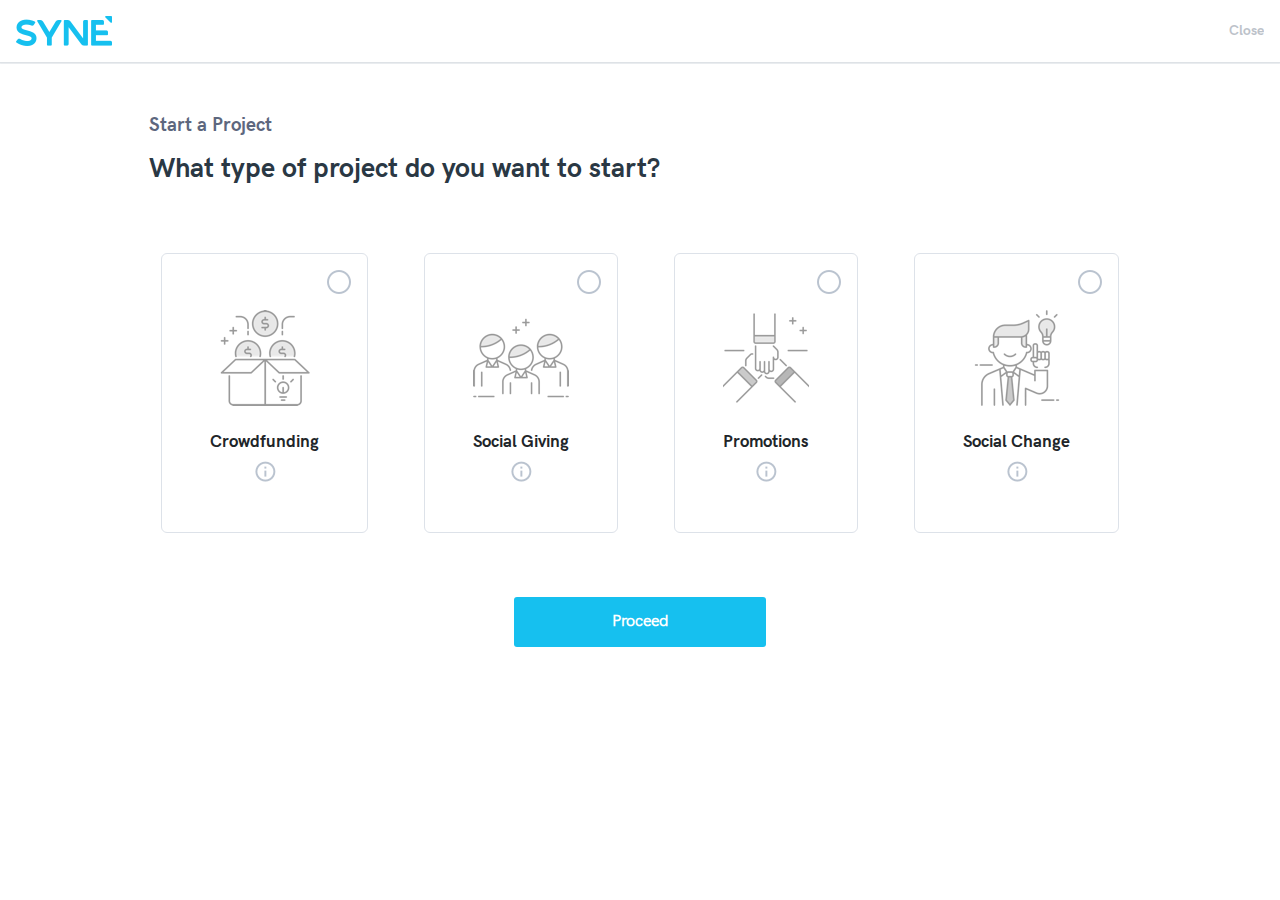
==== index.html @ 65761723 "intial push" ====
<!DOCTYPE html>
<html lang="en">

<head>
  <meta charset="UTF-8">
  <meta name="viewport" content="width=device-width, initial-scale=1">
  <meta name="robots" content="noindex, nofollow">
  <meta http-equiv="X-UA-Compatible" content="IE=edge">
  <meta content="#3D0082" name="msapplication-TileColor">
  <meta content="#3D0082" name="theme-color">
  <title>SYNE</title>
  <link href="https://fonts.googleapis.com/css?family=Roboto:400,500,500i,700&display=swap&subset=cyrillic"
    rel="stylesheet">
  <link rel="stylesheet" href="css/slick.css">
  <link rel="stylesheet" href="css/slick-theme.css">
  <link rel="stylesheet" href="css/common.css">
  <link rel="stylesheet" href="css/style.css">
  <link rel="stylesheet" href="css/custom.css">
  <!-- <link rel="stylesheet" href="https://cdn.jsdelivr.net/npm/bulma@0.8.0/css/bulma.min.css"> -->
  <link rel="stylesheet" href="https://stackpath.bootstrapcdn.com/bootstrap/4.4.1/css/bootstrap.min.css"
    integrity="sha384-Vkoo8x4CGsO3+Hhxv8T/Q5PaXtkKtu6ug5TOeNV6gBiFeWPGFN9MuhOf23Q9Ifjh" crossorigin="anonymous">

  <script src="https://code.jquery.com/jquery-3.4.1.slim.min.js"
    integrity="sha384-J6qa4849blE2+poT4WnyKhv5vZF5SrPo0iEjwBvKU7imGFAV0wwj1yYfoRSJoZ+n"
    crossorigin="anonymous"></script>
  <script src="https://cdn.jsdelivr.net/npm/popper.js@1.16.0/dist/umd/popper.min.js"
    integrity="sha384-Q6E9RHvbIyZFJoft+2mJbHaEWldlvI9IOYy5n3zV9zzTtmI3UksdQRVvoxMfooAo"
    crossorigin="anonymous"></script>
  <script src="https://stackpath.bootstrapcdn.com/bootstrap/4.4.1/js/bootstrap.min.js"
    integrity="sha384-wfSDF2E50Y2D1uUdj0O3uMBJnjuUD4Ih7YwaYd1iqfktj0Uod8GCExl3Og8ifwB6"
    crossorigin="anonymous"></script>

  <link rel="shortcut icon" href="favicon.png" type="image/x-icon">
  <link rel="icon" href="favicon.png" type="image/x-icon">
</head>

<body>
  <!-- <div class="wrapper">
    <div class="full-wrapper header">
      <div class="main-wrapper">
        <div class="headerwrap flex">
          <div class="header-l w50 flex flex-h-start flex-v-center">
            <div class="logo">
              <img src="img/syne-logo.png" alt="logo">
            </div>
            <div class="header-menu">
              <ul>
                <li><a class="txt-blue f14 modal-button" data-toggle="modal" data-target="#exampleModal">Start a
                    Project</a></li>
                <li><a href="#" class="f14">Explore Projects</a></li>
              </ul>
            </div>
          </div>
        </div>
      </div>
    </div>
  </div> -->

  <div class="modal-header d-flex align-items-center">
    <div class="logo">
      <img src="img/syne-logo.png" alt="logo">
    </div>
    <div>
      <button class="delete close" type="button" data-dismiss="modal" aria-label="close">Close</button>
    </div>
  </div>
  <div class="progress" style="height: 1px;">
    <div class="progress-bar" id="progressbar" role="progressbar" style="width: 0%;" aria-valuenow="25"
      aria-valuemin="0" aria-valuemax="100"></div>
  </div>

  <div class="container">
    <div role="document">
      <div class="">

        <div class="modal-body p-5">
          <div id="startProject1">

            <div class="Start-a-Project ml-3">Start a Project</div>
            <div class="title pt-2 ml-3">What type of project do you want to start?</div>

            <div class="typeOfProject d-flex justify-content-around flex-wrap pt-5">

              <div id="crowdfunding" class="projectCard d-flex flex-column justify-content-center flex-wrap m-3">
                <div class="radio-button-default mx-3 mt-3"></div>
                <div class="px-5 pt-3 pb-5">
                  <div id="crowdfunding_img" class="crowdfunding_img"></div>
                  <div class="projectTitle pt-4">Crowdfunding</div>
                  <img class="info-ico pt-1" src="img/info-grey.png">
                </div>
              </div>

              <div id="socialgiving" class="projectCard d-flex flex-column justify-content-center flex-wrap m-3">
                <div class="radio-button-default mx-3 mt-3"></div>
                <div class="px-5 pt-3 pb-5">
                  <div id="socialgiving_img" class="socialgiving_img"></div>
                  <div class="projectTitle pt-4">Social Giving</div>
                  <img class="info-ico pt-1" src="img/info-grey.png">
                </div>
              </div>

              <div id="promotions" class="projectCard d-flex flex-column justify-content-center flex-wrap m-3">
                <div class="radio-button-default mx-3 mt-3"></div>
                <div class="px-5 pt-3 pb-5">
                  <div id="promotions_img" class="promotions_img"></div>
                  <div class="projectTitle pt-4">Promotions</div>
                  <img class="info-ico pt-1" src="img/info-grey.png">
                </div>
              </div>

              <div id="socialchange" class="projectCard d-flex flex-column justify-content-center flex-wrap m-3">
                <div class="radio-button-default mx-3 mt-3"></div>
                <div class="px-5 pt-3 pb-5">
                  <div id="socialchange_img" class="socialchange_img"></div>
                  <div class="projectTitle pt-4">Social Change</div>
                  <img class="info-ico pt-1" src="img/info-grey.png">
                </div>
              </div>
              
            </div>

            <div class="d-flex justify-content-center">
              <button onclick="proceed(1)" type="button" class="btn  proceedButton is-success mt-5">Proceed</button>
            </div>

          </div>

          <div id="startProject2" style="display: none;">

            <div class="Start-a-Project ml-3">1/6</div>
            <div class="title pt-2 ml-3">Enter your project category </div>

            <div class="syne-inputbox mt-2 ml-3">
              <input class="" type="text" name="search" placeholder="Search Categories">
            </div>

            <div>

              <div class="popular-categories mt-5 ml-3">Popular Categories</div>

              <div class="typeOfProject d-flex justify-content-around flex-wrap pt-2">

                <div id="crowdfunding" class="projectCard p-5 m-3 d-flex flex-column justify-content-center flex-wrap">
                  <!-- <img src="img/crowdfunding-active.png" style="height:96px"> -->
                  <div id="crowdfunding_img" class="crowdfunding_img"></div>
                  <div class="projectTitle pt-4">Crowdfunding</div>
                </div>

                <div id="socialgiving" class="projectCard p-5 m-3 d-flex flex-column justify-content-center">
                  <div id="socialgiving_img" class="socialgiving_img"></div>
                  <div class="projectTitle pt-4">Social Giving</div>
                </div>

                <div id="promotions" class="projectCard p-5 m-3 d-flex flex-column justify-content-center">
                  <div id="promotions_img" class="promotions_img"></div>
                  <div class="projectTitle pt-4">Promotions</div>
                </div>

                <div id="socialchange" class="projectCard p-5 m-3 d-flex flex-column justify-content-center">
                  <div id="socialchange_img" class="socialchange_img"></div>
                  <div class="projectTitle pt-4">Social Change</div>
                </div>

              </div>

            </div>

            <div class="d-flex justify-content-around">
              <button onclick="back(2)" id="startProject1-back" type="button"
                class="btn  backButton is-success mt-5">Back</button>
              <button onclick="proceed(2)" id="startProject1-proceed" type="button"
                class="btn  proceedButton is-success mt-5">Proceed</button>
            </div>

          </div>

          <div id="startProject3" style="display: none;">
            <div class="Start-a-Project">2/6</div>
            <div class="title pt-2">Your Project Title</div>
            <form>
              <div class="form-group mt-4">
                <div>
                  <div class="syne-inputbox p-2">
                    <label class="syne-input-label" for="title">Title</label>
                    <input type="text" class="form-control project-title-input" placeholder="Title">
                  </div>
                </div>
              </div>
              <div class="form-group mt-4">
                <div>
                  <div class="syne-inputbox p-2">
                    <label for="url" class="syne-input-label">Project URL</label>
                    <input type="text" class="form-control project-title-input" placeholder="Project URL">
                  </div>
                </div>
              </div>
              <div class="mt-3" class="form-group">
                <div>
                  <div class="syne-inputbox p-2">
                    <label for="comment" class="Short-description-ab">Short description about project</label>
                    <textarea class="form-control syne-project-description" rows="5" id="comment"></textarea>
                  </div>
                  <small class="noteinstr mt-1" class="form-text text-muted">In less than 60 words</small>
                </div>
              </div>
            </form>
            <div class="d-flex justify-content-around">
              <button onclick="back(3)" id="startProject1-back" type="button"
                class="btn  backButton is-success mt-5">Back</button>
              <button onclick="proceed(3)" id="startProject1-proceed" type="button"
                class="btn  proceedButton is-success mt-5">Proceed</button>
            </div>
          </div>

          <div id="startProject4" style="display: none;">
            <div class="Start-a-Project">3/6</div>
            <div class="title pt-3 pl-2">Select Country</div>

            <form class="pt-2">
              <div class="d-flex">
                <div class="countryInput m-2">
                  <div class="syne-inputbox p-2">
                    <input type="text" class="form-control project-title-input pl-2" placeholder="Enter Country Name">
                  </div>
                </div>
                <div class="cityInput m-2">
                  <div class="syne-inputbox p-2">
                    <input type="text" class="form-control project-title-input" placeholder="Select City">
                  </div>
                </div>
              </div>
              <small class="pt-2 pl-2" class="form-text text-muted"> Select the country of your campaign / project, we will
                set up the currency for you!</small>
            </form>

            <div class="title pt-2 pl-2">When to when?</div>

            <form>
              <div class="d-flex">
                <div class="countryInput m-2">
                  <div class="syne-inputbox p-2">
                    <label for="url" class="syne-input-label">Start Date</label>
                    <input type="text" class="startDateInput project-title-input">
                  </div>
                </div>
                <div class="cityInput m-2">
                  <div class="syne-inputbox p-2">
                    <label for="url" class="syne-input-label">End Date</label>
                    <input type="text" class="endDateInput project-title-input">
                  </div>
                </div>
              </div>
            </form>

            <div class="title pt-3 pl-2">Target Support</div>
            <form>
              <div class="countryInput m-2">
                <div class="syne-inputbox p-2">
                  <input type="text" class="form-control project-title-input">
                </div>
              </div>
            </form>

            <div class="d-flex justify-content-around">
              <button onclick="back(4)" id="startProject1-back" type="button"
                class="btn  backButton is-success mt-5">Back</button>
              <button onclick="proceed(4)" id="startProject1-proceed" type="button"
                class="btn  proceedButton is-success mt-5">Proceed</button>
            </div>
          </div>

          <div id="startProject5" style="display: none;">
            <div class="Start-a-Project">4/6</div>
            <div class="title pt-2">Add Project Icon</div>
            <form>
              <div class="form-group">
                <label for="title">Title</label>
                <input type="text" class="form-control" placeholder="Title">
              </div>
            </form>

            <div class="title pt-2">Add More Photos</div>
            <form>
              <div class="form-group">
                <label for="title">Title</label>
                <input type="text" class="form-control" placeholder="Title">
              </div>

            </form>

            <div class="d-flex justify-content-around">
              <button onclick="back(5)" id="startProject1-back" type="button"
                class="btn  backButton is-success mt-5">Back</button>
              <button onclick="proceed(5)" id="startProject1-proceed" type="button"
                class="btn  proceedButton is-success mt-5">Proceed</button>
            </div>
          </div>


        </div>
      </div>
    </div>
  </div>

  <div class="modal fade" id="exampleModal" tabindex="-1" role="dialog" aria-labelledby="exampleModalLabel"
    aria-hidden="true">

  </div>

  <script src="js/jquery.min.js"></script>
  <script src="js/slick.min.js"></script>
  <script type="text/javascript">

    $(document).ready(function () {
      $("#crowdfunding").mouseover(function () {
        document.getElementById('crowdfunding_img').classList.remove('crowdfunding_img')
        document.getElementById('crowdfunding_img').classList.add('crowdfunding_img_hover');
        document.getElementById('crowdfunding_img').classList.remove('crowdfunding_img')

      });
    });

    $(document).ready(function () {
      $("#crowdfunding").mouseout(function () {
        document.getElementById('crowdfunding_img').classList.remove('crowdfunding_img_hover')
        document.getElementById('crowdfunding_img').classList.add('crowdfunding_img');
      });
    });

    $(document).ready(function () {
      $("#socialgiving").mouseover(function () {
        document.getElementById('socialgiving_img').classList.remove('socialgiving_img')
        document.getElementById('socialgiving_img').classList.add('socialgiving_img_hover');
      });
    });

    $(document).ready(function () {
      $("#socialgiving").mouseout(function () {
        document.getElementById('socialgiving_img').classList.remove('socialgiving_img_hover')
        document.getElementById('socialgiving_img').classList.add('socialgiving_img');
      });
    });

    $(document).ready(function () {
      $("#promotions").mouseover(function () {
        document.getElementById('promotions_img').classList.remove('promotions_img')
        document.getElementById('promotions_img').classList.add('promotions_img_hover');
      });
    });

    $(document).ready(function () {
      $("#promotions").mouseout(function () {
        document.getElementById('promotions_img').classList.remove('promotions_img_hover')
        document.getElementById('promotions_img').classList.add('promotions_img');
      });
    });

    $(document).ready(function () {
      $("#socialchange").mouseover(function () {
        document.getElementById('socialchange_img').classList.remove('socialchange_img')
        document.getElementById('socialchange_img').classList.add('socialchange_img_hover');
      });
    });

    $(document).ready(function () {
      $("#socialchange").mouseout(function () {
        document.getElementById('socialchange_img').classList.remove('socialchange_img_hover')
        document.getElementById('socialchange_img').classList.add('socialchange_img');
      });
    });

    $(document).ready(function () {
      $("#socialchange").mouseout(function () {
        document.getElementById('socialchange_img').classList.remove('socialchange_img_hover')
        document.getElementById('socialchange_img').classList.add('socialchange_img');
      });
    });

    function proceed(i) {
      console.log("startProject" + i);
      document.getElementById("startProject" + i).style.display = "none";
      document.getElementById("startProject" + (i + 1)).style.display = "block";
      var progress = i * 20;
      document.getElementById("progressbar").style.width = progress + "%";
    }

    function back(i) {
      document.getElementById("startProject" + i).style.display = "none";
      document.getElementById("startProject" + (i - 1)).style.display = "block";
      var progress = (i - 2) * 20;
      document.getElementById("progressbar").style.width = progress + "%";
    }


    document.querySelectorAll('.modal-button').forEach(function (el) {
      el.addEventListener('click', function () {
        var target = document.querySelector(el.getAttribute('data-target'));

        target.classList.add('is-active');

        target.querySelector('.delete').addEventListener('click', function () {
          target.classList.remove('is-active');
        });
      });
    });
  </script>
</body>

</html>
---- css/common.css ----
@font-face {    
  font-family: HKGrotesk;
  src: url(../fonts/HKGrotesk-Bold.ttf);  
}
 @font-face {    
  font-family: HKGrotesk-reg;
  src: url(../fonts/HKGrotesk-Regular.ttf);  
}
 * {
    box-sizing: border-box; 
    -webkit-box-sizing: border-box;
    -ms-box-sizing: border-box;
    text-decoration: none; 
    outline: none;
    -webkit-font-smoothing: antialiased;
    -moz-osx-font-smoothing: grayscale;
    font-family: HKGrotesk-reg; 
}
body::-webkit-scrollbar {
    width:12px;
}
body::-webkit-scrollbar-track {
    -webkit-box-shadow: inset 0 0 2px rgba(0,0,0,0.3);
}
 
body::-webkit-scrollbar-thumb {
  background-color: darkgrey;
  outline: 1px solid slategrey;
} 
ul,li,p,h1,h2,h3,h4,h5,h6,span,b,strong,input,button,label{ 
    padding: 0;
    margin: 0;
    line-height: 1;
}
div,input,a{
    outline: none;
}
input{
    font-weight: 500;
    box-shadow: none;
}
a{
    text-decoration: none;
    padding: 0;
    margin: 0;
    font-weight: bold;
}
a:hover{
    text-decoration: none;
}
ul, li{
    margin: 0;
    padding: 0;
    list-style: none;
    font-weight: bold; 
}

h2,h3,h4,h5,h6{ 
    margin: 0px;
     padding: 0px;
    transition: font 0.3s;  
    font-weight: bold; 
     padding: 0px;
    /*margin-top: 0px; margin-bottom: 0px;*/
} 
body{
    padding: 0px;
    margin: 0px;
}
p{
  font-weight: 500; 
  line-height: 1.43;
  letter-spacing: 0.16px;
  color: #5d677e;
} 
.c{
    clear: both;
}
.text-center{
text-align: center;
}
.text-left{
text-align: left;
}
.text-right{
text-align: right;
}
.center{
    margin: 0 auto;
    text-align: center;
}
.left{
    float: left;
}
.right{
    float: right;
} 
.clearfix:after, .body-wrapper:after, .full-wrapper:after, .main-wrapper:after
 { 
    clear: both; content: " "; display: block;
 }
.full-wrapper, .body-wrapper{
    width: 100%;
    float: left;
}
.main-wrapper{
    max-width: 1200px; 
    margin: 0 auto;
    width:auto;
} 
.flex{
  display: flex;
  justify-content: space-between;
  flex-wrap: wrap;
}
.flex-v-center{
  align-items: center;
}
.flex-h-center{
  justify-content: center;
}
.flex-h-start{
  justify-content: flex-start;
}
.txt-blue{
   color: #16c0ef !important;
}
.txt-grey{
  color: #7c8796;
} 
.w100{
    width:100%;
}
.w70{
  width:70%;
}
.w60{
  width:60%;
}
.w50{
  width: 50%;
}
.w45{
  width: 45%
}
.w40{
  width: 40%;
}
.w32{
  width: 32%;
}
.w30{
  width: 30%;
}
.w25 {
  width:25%;
} 
.f12{
  font-size: 12px;
}
.f14{
  font-size: 14px;
}
.f15{
  font-size: 15px;
}
.f16{
  font-size: 16px;
}
.f18{
  font-size: 18px;
}
.mg-b-30{
  margin-bottom: 30px;
}
.mg-t-30{
  margin-top: 30px;
}
.mg-b-15{
  margin-bottom: 15px;
}
.mg-t-15{
  margin-top: 15px;
}
.mg-b-20{
  margin-bottom: 20px;
}
.mg-t-20{
  margin-top: 20px;
}
.mg-b-25{
  margin-bottom: 25px;
}
.mg-t-25{
  margin-top: 25px;
}
.rltv{
  position: relative;
}
.abslt{
  position: absolute;
}
.pd-80{
  padding: 80px 0px;
}
.bg-white{
  background-color: #ffffff;
}
.bg-blue{
  background-color: #16c0ef;
}
.bg-lght-blue{
  background-color: #f4f8fa;
}
.btn-blue{
  padding: 14px 32px;
   border-radius: 3px;
  background-color: #16c0ef;
  font-size: 16px;  
  line-height: 1.5;
  letter-spacing: 0.57px;
  text-align: center;
  color: #ffffff;
  position: relative;
  display: inline-block;
}
.btn-blue img{
  width: 20px;  
  margin-left:8px;
}
.pop-modal {   
    height: 100vh;
    background-color: rgba(0, 0, 0, 0.73);
    position: fixed;
    top: 0px;
    left: 0px;
    width: 100% !important;   
    z-index: 100;
    padding-top:20vh;  
    padding-bottom: 30vh;
    z-index: 999999 !important;
    overflow-y: auto;
    visibility: hidden;
    -webkit-transition: all 0.3s ease-in-out;
    -moz-transition: all 0.3s ease-in-out;
    -o-transition: all 0.3s ease-in-out;
    transition: all 0.3s ease-in-out;
    filter: progid:DXImageTransform.Microsoft.Alpha(Opacity=0) !important; 
    opacity: 0;
    -webkit-transform: scale(1.2);
    -moz-transform: scale(1.2);
    -ms-transform: scale(1.2);
    -o-transform: scale(1.2);
    transform: scale(1.2);
      
} 
.pop-modal.formnusrch{
    height: 100vh;
    background-color:white;
    -webkit-transform: scale(1);
    -moz-transform: scale(1);
    -ms-transform: scale(1);
    -o-transform: scale(1);
    transform: scale(1); 
    top:50px; 
}
.pop-modal.open-pop{

    visibility: visible !important;
    opacity: 1 !important;
    -webkit-opacity: 1 !important;
    -moz-opacity: 1 !important;
    -webkit-transform: scale(1);
    -moz-transform: scale(1);
    -ms-transform: scale(1);
    -o-transform: scale(1);
    transform: scale(1);
} 
.modalcontent{
    background-color: white;
}  
.modal-blur{   
    overflow: hidden;
    padding-right:12px;
    float: left;
    width: 100%;
}
.modalcontent{
    max-width:55%;
    margin: auto; 
    margin-top: 20px; 
    position: relative;
}
.modalclose{
  position: absolute;
  right: 15px;
  top: 15px;
}
.form-title{
  font-size: 22px;
  font-weight: bold; 
  letter-spacing: 0.61px; 
  color: #2a3844;
}
.form-sub-title{
  font-size: 14px; 
  line-height: 1.57;
  letter-spacing: 0.2px; 
  color: #5d677e;
}
.inpt-group{
    width:100% !important;
    position: relative;
    border:0px;
    border-radius: 3px;
  border: solid 1px #e0e6ee;
}
.inpt-group.focusinput{
  border: solid 1px #16c0ef;
}
.inpt-group a.pswrd-show{
  position: absolute;
  font-weight: bold;
  right: 15px;
  top: 15px;
  z-index: 999;
}
.input-group a{
  line-height: 1.83;
    letter-spacing: 0.2px;
}
.input-group-submit input,.input-group-submit a{
  width:100%;
  padding: 10px;
  border:0px;
}
input.common-input {
    width: 100% !important;
    padding: 15px !important;
    border: 0px;
    color: #2a3844;
    font-weight: bold;
    font-size: 14px;
}

.effect-19{  
  transition: 0.4s;
  background: transparent;
  z-index: 100;
  position: relative; 
} 
.effect-19 ~ label{  
  position: absolute; 
  left: 15px; /*width: 100%;*/ 
  top: 15px;  
  transition: 0.3s; 
  z-index:0; 
  letter-spacing: 0.5px;
  font-size: 14px; 
  line-height: 1.43;
  letter-spacing: 0.2px;
  color: #a8b0ba;
  font-weight: bold;
} 
.effect-19:focus,.has-content.effect-19{
  padding-bottom:10px !important;
  padding-top: 20px !important;
}
.effect-19:focus ~ label, .has-content.effect-19 ~ label{
  top:5px;
  font-size: 11px; 
  left: 15px; 
  line-height: 1.45;
  letter-spacing: 0.15px;
  color: #7c8796; 
  transition: 0.3s;  
  z-index: 150; 
  border-right:0px;
}
.input-invalid{
  border: solid 1px #ff97af;
  background-color: #fff1f3;
}
.input-invalid .has-content.effect-19 ~ label{
  color: #e94167;
}
.invalid-message p {
    margin-top: 10px;
    font-size: 14px;
    line-height: 1.43;
    letter-spacing: normal;
    color: #e94167;
    font-weight: bold;
}
.input-chkbx {
  display: block;
  position: relative;
  padding-left:25px; 
  cursor: pointer; 
  -webkit-user-select: none;
  -moz-user-select: none;
  -ms-user-select: none;
  user-select: none;
}

/* Hide the browser's default checkbox */
.input-chkbx input {
  position: absolute;
  opacity: 0;
  cursor: pointer;
  height: 0;
  width: 0;
}

/* Create a custom checkbox */
.checkmark {
    position: absolute;
    top: -4px;
    left: 0;
    height: 18px;
    width: 18px;
    background-color: #fff;
    border-radius: 3px;
    border: solid 1px #16c0ef;
    background-color: #ffffff;
}
/* On mouse-over, add a grey background color */
.input-chkbx:hover input ~ .checkmark {
  background-color: #ccc;
}

/* When the checkbox is checked, add a blue background */
.input-chkbx input:checked ~ .checkmark {
  background-color:#16c0ef;
}

/* Create the checkmark/indicator (hidden when not checked) */
.checkmark:after {
  content: "";
  position: absolute;
  display: none;
}

/* Show the checkmark when checked */
.input-chkbx input:checked ~ .checkmark:after {
  display: block;
}

/* Style the checkmark/indicator */
.input-chkbx .checkmark:after {
    left: 6px;
    top: 2px;
    width: 3px;
    height: 7px;
    border: solid white;
    border-width: 0 2px 2px 0;
    -webkit-transform: rotate(45deg);
    -ms-transform: rotate(45deg);
    transform: rotate(45deg);
}

.modal-cmn-footerlink{
  position: absolute;
  bottom: 40px;
  left: 0px;
}
.modal-cmn-footerlink p{
  font-weight: bold;
}
.passwrd-strength li{
  width: 18%;
  height:2px;
  background-color: #e0e6ee;
  margin-top: 10px;
} 
.pswrd-rest-instrctn{
  border-radius: 4px;
  background-color: #f1f4f8;
  padding: 20px;
}
.pswrd-rest-instrctn p{
  margin-bottom: 20px;
}
.pswrd-rest-instrctn p:last-child{
  margin-bottom: 0px;
}
---- css/style.css ----
/*header*/
.header-menu li{
  float: left;
}
.header-menu li a{
  padding: 10px 25px;
  font-family: HKGrotesk-reg; 
  font-weight: bold; 
  letter-spacing: 0.15px;
  color: #7c8796;
}
.header-menu  li:first-child a{ 
  border-radius: 4px;
  border: solid 1px #16c0ef; 
} 
.logo{
  margin-right: 40px;
}
.header{
  padding: 30px 0px;
}
.header-form {
  position: relative;
}
.header #search {
    height: 30px;
    font-size: 12px;
    display: inline-block; 
    border: none;
    outline: none;
    color: #555;
    padding: 3px; 
    width:30px;
    position: absolute;
    top:-10px;
    right:15px;
    background: none;
    z-index: 3;
    transition: width .4s cubic-bezier(0.000, 0.795, 0.000, 1.000);
    cursor: pointer;
    text-indent: -10000px;
}

.header #search:focus:hover {
  border-bottom: 1px solid #BBB;
}

.header #search:focus {
  width:200px;
  z-index: 1;
  border-bottom: 1px solid #BBB;
  cursor: text;
  text-indent: 1px;
}
.header #search_submit {
  height:20px;
  width:20px;
  display: inline-block;
  color:red;
  float: right;
  background: url([data-uri]) center center no-repeat;
  text-indent: -10000px;
  border: none;
  position: absolute;
  top: -10px;
  right:15px;
  z-index: 2;
  cursor: pointer;
  opacity: 0.4;
  cursor: pointer;
  transition: opacity .4s ease;
  background-size: contain;
  background-position: center;
}

.header #search_submit:hover {
  opacity: 0.8;
}
.heade-r{
  justify-content: flex-end;
}
/*banner*/
.banner{
  padding: 30px 0px 120px 0px;
}
.banner-r img{
  width:100%;
}
.banner-l h1{
  font-size: 36px; 
  line-height: 1.33;
  letter-spacing: 0.39px; 
}
.banner-l a{
  padding: 14px 30px; 
  letter-spacing: 0.5px;
} 
/*project horizontal thumb*/
.project-showcase{ 
  background-color: #f4f8fa;
  position: relative; 
}
.project-h-box{
  border-radius: 4px;
  box-shadow: 0 1px 3px 0 rgba(45, 50, 63, 0.06);
  border: solid 1px #ebeef3; 
  float: left;
  margin-right:55px;
}
.featred-prjcts{
  padding-left: 13%;
  margin-top: -180px;
  position: relative;
  overflow-x: hidden;
}
.ftrd-title{ 
  line-height: 1.5;
  letter-spacing: 0.2px;
  color: #2a3844; 
}
.featrd-projectslider{
  overflow-x: hidden;
  padding-bottom: 50px;
  margin-left: -50px;
}
.prjct-tag a.hrt{
  display: inline-block;
  width: 40px;
  height: 40px;
  border-radius:100%;
  border: solid 1px #e0e6ee;
  background-color: #ffffff;
  background-image: url(../img/heart.svg);
  background-repeat: no-repeat;
  background-size: 20px 20px;
  background-position: center;
  transition: all 0.3s; 
}
.prjct-tag.prjct-h-tag a.hrt{
  margin-top: -65px;
  border:0px;
}
.prjct-tag a.hrt-red{
  background-image: url(../img/heart-red.svg);
}
.project-h-bttm{
  padding: 20px 30px;
}
.prjct-h-dscrp{
  padding: 20px 20px 0px 20px;
}
.prjct-tag{
  margin-bottom: 10px;
}
.prjct-h-dscrp h5{
  font-size: 20px; 
  line-height: 1.4;
  letter-spacing: normal;
  color: #2a3844;
  margin-bottom: 15px;
}
.prjct-h-dscrp p{
   font-size: 14px; 
  margin-bottom:20px;
}
.prjct-tag span{
  font-size: 10px;
  line-height: 1.4;
  letter-spacing: 1px;
  color: #7c8796;
  border-radius: 10.5px;
  background-color: #eef3f8;
  padding: 5px 10px;
  display: inline-block;
}
.project-h-bttm p b{
  color: black
}
.pjct-h-img img {
    width: 100%;
    height: 100%;
    object-fit: cover;
}
 /* .prograss-bar-inner{ 
    background-color: #2196F3!important;
    padding:3px; 
    border-radius: 16px;
} 
.progress-bar,.prograss-bar:hover { 
    background-color: #f1f1f1!important;
    border-radius: 16px; 
    width: 100%;
    margin-top: 10px;
    margin-bottom: 15px;
} */
.progress-status span{
  font-size: 13px;
  display: inline-block;
}
.prjct-tab-pils{
    margin-bottom: 40px;
}
ul.tabs{
      margin: 0px;
      padding: 0px;
      list-style: none;
    
    }
    ul.tabs li{
      background: none; 
      display: inline-block;
      padding: 10px 0px;
      cursor: pointer;
      font-size: 16px;
      font-weight: bold; 
      line-height: 1.25;
      letter-spacing: 0.17px;
      color: #7c8796;
      margin-right: 50px;
    }
    ul.tabs li:last-child{
      margin-right: 0px;
    }
    ul.tabs li.current{ 
      color: #2a3844;
      border-bottom: 2px solid #16c0ef;
    }

    .tab-content{
      display: none; 
    }

    .tab-content.current{
      display: inherit;
    }
    .prjct-tab{
      margin-top: 80px;
    }
    .prjct-v-box {
    background-color: white;
    margin-bottom: 15px;
    border-radius: 2.6px;
    border: solid 1px #e0edee;
    margin-right: 1.5%;
}
.prjct-v-grids .prjct-v-box:last-child{
  margin-right: 0px;
}
    .prjct-v-text{
      padding: 20px;
    }
    .prjct-v-text .prjct-tag span{
      padding: 0px;
      background-color: transparent;
    }
    .prjct-v-text .prjct-tag{
      margin-bottom: 2px;
    }
    .prjct-v-img img{
      width: 100%;
      height: 160px;
      object-fit: cover;
      object-position: top;
    }
    .prjct-v-text h5{
      font-size: 18px; 
      line-height: 1.33;
      letter-spacing: normal;
      color: #2a3844;
      margin-bottom: 15px;
    }
    .prjct-v-text p{
      font-size: 14px; 
      margin-bottom: 15px;
    }
    .prjct-v-text label{
      font-size: 12px; 
      line-height: 1.5;
      letter-spacing: 0.13px;
      color: #2a3844;
      margin-bottom: 5px;
    }
    .prjct-v-durtn{
      margin-top: 15px;
    }
    .prjct-v-durtn span{
      font-size: 14px; 
      line-height: 1.43;
      letter-spacing: 0.15px;
      color: #2a3844;
    }

    .more-prjct{
      display: inline-block;
      border-radius: 3px;
  border: solid 1px #16c0ef;
  background-color: #ffffff;
  font-size: 15px;
  font-weight: bold; 
  line-height: 1.33;
  letter-spacing: 0.2px;
  text-align: center; 
  padding: 15px 30px;
  margin: 40px 0px 0px;
    }
    .y-us-text h4{  
  line-height: 1.5; 
  color: #2a3844;
  margin-bottom: 8px;
    }
    .y-us-text p{ 
  
    }
  .y-us h2{
    margin-bottom: 50px;
  }
  .y-us-icn{
    width: 60px;
    height: 60px;
  }
.y-us-text{
  width:75%; 
}   
.y-us-box{
  margin-bottom:50px;
}
.steps-cont{
  position: relative;
}
.steps-cont:after {
    position: absolute;
    content: "";
    width: 56px;
    height: 100%;
    background-image: url(../img/right.svg);
    background-size: 100% 100%;
    right: -25px;
    top: 0px;
}
.steps-cont:last-child:after{
  display: none;
}
.steps-cont h5 {
    justify-content: center;
    width: 44px;
    height: 44px;
    box-shadow: 3px 3px 0 0 rgba(22, 192, 239, 0.3);
    border: solid 1px #16c0ef;
    font-size: 19px;
    font-weight: bold;
    border-radius: 100%;
    margin: auto;
    text-align: center;
    margin-bottom: 30px;
}
.steps-cont p{    
  color: #5d677e;
}
.steps-r h3{
  margin-bottom: 10px;
  font-size: 17px;
  font-weight: 600; 
  line-height: 1.41;
  letter-spacing: 0.89px; 
  color: #7c8796;
}
.steps-r h2{
  font-size: 24px;
  font-weight: bold; 
  line-height: 1.33;
  letter-spacing: 0.2px; 
  color: #2a3844;
  margin-bottom: 60px;
}
.steps-cont h4{
  font-size: 19px;
  font-weight: bold; 
  letter-spacing: 1px;
  color: #2a3844;
  margin-bottom: 5px;
}
.bracket-down img{
  width: 100%; 
}
.steps-r .btn-blue{
  padding: 14px 60px;
}
.hm-sties-img img{
  width: 100%;
}
.hm-stries-txt h4{
  font-size: 24px;
  line-height: 1.33;
  letter-spacing: 0.2px;
  color: #2a3844;
  margin-bottom: 10px;
}
.hm-stries-txt h5{
line-height: 1.47;
  letter-spacing: normal;
  color: #2a3844;
}
.hm-stries-txt a{
  font-weight: bold;
}
.app-dwld-r{
  margin-left: 80px;
}
.app-dwload-link img{
  margin-right:10px; 
}
.app-dwld-wrap{
  border-radius: 15px;
  background-color: #ffffff;
  padding-top: 30px;
}
.app-download{
  padding: 40px 0px;
  padding-bottom: 20px;
}
.app-dwld-l img{
  width: 100%;
}
.footer-sub h4{
  font-size: 12px; 
  letter-spacing: 0.15px;
  color: #506d85;
}
.footer-sub li a{
  font-size: 12px;
  font-weight: normal;
  font-stretch: normal;
  font-style: normal;
  line-height: 2;
  letter-spacing: 0.15px;
  color: #506d85;`
}
.subscribe{
  padding: 15px;
  border-radius: 2px;
  border: solid 1px #e0e6ee;
  background-color: #ffffff;
}
.subscribe input{
  background-color: transparent;
  border:0px;

}
.footer-social ul{
  display: inline-block;
}
.footer-social li{
  float: left;
  margin-left:20px;
}
.footer-social li img{
  width: 20px;
}
.footer-bottom{
  padding: 15px 0px;
  border-top: solid 1px #e3eaed;
}
.footer-top{
  padding-bottom: 25px;
}
.syne-login-l{
  position: relative;
}
.modal-logo{
  position: absolute;
  top: 40px;
  left: 40px;
  z-index: 10;
}
.testimonial-text {
    position: absolute;
    z-index: 200;
    bottom: 0;
    padding: 30px;
    color: white;
}
.testimonial-text p{
  color: white;
}
.tstmonial-slider img{
  width: 100%;
  margin-bottom: -10px;
}
.modal-tstimonial .slick-dots li{
  height:2px;
  width:15px;
}
.modal-tstimonial .slick-dots li button{
  width:100%;
  height:100%;
}
.modal-tstimonial .slick-dots li button:before { 
    width:100%;
    height: 100%; 
    border-radius: 3px;
    /* opacity: .25; */ 
}
.modal-tstimonial .slick-dots li.slick-active{
  width: 35px;
}
.modal-tstimonial .slick-dots li.slick-active button{
  width:100%;
}
.modal-tstimonial .slick-dots li.slick-active button:before{
    width:100%;

}
.modal-tstimonial .slick-dots { 
    left: 30px;
    text-align: left;
    bottom:20px;
}
.syne-lgin-r{
  padding: 40px;
}
.login-invalid,.forget-password,.change-pswrd,.frgt-pswrd-instrctn{
  display: none;
}
/*responsive*/
@media(min-width:1040px) and (max-width: 1400px){
  .main-wrapper{
    max-width: 990px
  }
}
---- css/custom.css ----
.subtext {
  font-family: HKGrotesk;
  font-size: 19px;
  font-weight: 500;
}
.title {
  font-family: HKGrotesk;
  font-size: 27px;
  font-weight: bold;
  color: #2a3844;
}

.typeOfProject {
    display: flex;
}

.Start-a-Project {
  font-family: HKGrotesk;
  font-size: 19px;
  font-weight: 500;
  color: #5d677e;
}

.projectTitle {
  font-family: HKGrotesk;
  font-size: 17px;
  font-weight: bold;
}

.projectCard {
    /* padding: 20px; */
    border: solid 1px #dde2e9;
    border-radius: 6px;
}

.countryInput {
  width:35%;
}

.cityInput {
  width:30%;
}

.startDateInput {
  padding: 0px 0px 0px 12px !important;
}

.endDateInput {
  padding: 0px 0px 0px 12px !important;
}

.info-ico {
  margin: auto;
  display: block;
}

.radio-button-default{
  background: url('../img/radio-unchecked.png') no-repeat 0;
  background-position: right top;
  float: right;
  height:24px;
}

.crowdfunding_img {
  background: url('../img/crowdfunding.png') no-repeat 0;
  height:96px;
  background-position: center;
}

.crowdfunding_img_hover {
  background: url('../img/crowdfunding-active.png') no-repeat 0;
  height:96px;
  background-position: center;
}

.form-control:focus {
  box-shadow: none !important;
}

.promotions_img {
  background: url('../img/promotions.png') no-repeat 0;
  height:96px;
  background-position: center;
}

.promotions_img_hover {
  background: url('../img/promotions-active.png') no-repeat 0;
  background-position: center;
  height:96px;
  }

.socialgiving_img {
  background: url('../img/socialgiving.png') no-repeat 0;
  background-position: center;
  height:96px;
}
.socialgiving_img_hover {
  background: url('../img/socialgiving-active.png') no-repeat 0;
  background-position: center;
  height:96px;
}

.socialchange_img {
  background: url('../img/socialchange.png') no-repeat 0;
  background-position: center;
  height:96px;
}

.socialchange_img_hover {
  background: url('../img/socialchange-active.png') no-repeat 0;
  background-position: center;
  height:96px;
}

.noteinstr {
  float:right;
}


.projectCard:hover{
  border: solid 1px #16c0ef;
}

.close {
  font-family: HKGrotesk !important;
  font-size: 14px !important;
  font-weight: bold !important;
  color: #7c8796 !important;
}

.proceedButton {
    width: 252px;
    height: 50px;
    border-radius: 3px !important;
    background-color: #16c0ef !important;
    color: white !important;
    font-weight: bold !important;
}

.backButton {
  width: 252px;
  height: 50px;
  border-radius: 3px !important;
  border: solid 1px #e0e6ee !important;
  color: #16c0ef !important;
  font-weight: bold !important;
}

.proceedFooter {
    display: flex !important;
    justify-content: center !important;
}

.newProjectHeader {
    display: flex !important;
    justify-content: space-between !important;
}

.modal-card-head {
    background-color: #ffffff !important;
}

.project-title-input {
  font-family: HKGrotesk;
  font-size: 17px !important;
  font-weight: 600 !important;
  color: #2a3844 !important;
}

.syne-inputbox {
  border-radius: 3px;
  padding: 0px 0px 0px 12px;
  border: solid 1px #dde2e9;
}

.syne-project-description {
  border: none !important;
  font-family: HKGrotesk;
  font-size: 17px !important;
  font-weight: 600 !important;
  color: #bac3cf !important;
}

.Short-description-ab {
  font-family: HKGrotesk;
  font-size: 17px;
  font-weight: 600;
  color: #bac3cf;
  padding: 10px 0px 0px 12px;
}

.syne-input-label{
  font-family: HKGrotesk;
  font-size: 13px;
  font-weight: 500;
  color: #7c8796;
  padding: 0px 0px 0px 12px;

}

input[type=text] {
  width: 100%;
  box-sizing: border-box;
  border-radius: 3px;
  border: none !important;
  border-radius: 4px;
  font-size: 16px;
  background-color: white;
  background-repeat: no-repeat;
  padding: 12px 20px 12px 12px;
}

.popular-categories {
  font-size: 15px;
  font-weight: bold;
  color: #bac3cf;
}

.progress-bar {
  display: -ms-flexbox;
  display: flex;
  -ms-flex-direction: column;
  flex-direction: column;
  -ms-flex-pack: center;
  justify-content: center;
  overflow: hidden;
  color: #fff;
  text-align: center;
  white-space: nowrap;
  background-color: #16c0ef !important;
  transition: width .6s ease;
}

/* //Post Page// */

.post-page-bg {
  background-color: #f9fafc;
}
.post-page-header {
  background-color: #ffffff;
  border-bottom: 1px #f9fafc;
}

.coverPhoto {
  height: 108px;
}

.user-name {
  font-family: HKGrotesk;
  font-size: 13px;
  color: #7c8796;
}

.post-card {
  border-radius: 4px;
  border: solid 1px #e0e6ee;
  background-color: #ffffff;
}

.recommended-projects-text {
  font-family: HKGrotesk;
  font-size: 15px;
  font-weight: bold;
  color: #2a3844;
}

.project-target {
  font-family: HKGrotesk;
  font-size: 12px;
  color: #2a3844;
}

.recommndede-project-photo {
  height:67px;
}

.recommended-project-disc {
  font-family: HKGrotesk;
  font-size: 12px;
  color: #5d677e;
}

.recommended-project-name {
  font-family: HKGrotesk;
  font-size: 15px;
  font-weight: 600;
  color: #2a3844;
}

.full-name {
  font-family: HKGrotesk;
  font-size: 15px;
  font-weight: bold;
  color: #2a3844;
}

.hello-user-text {
  font-family: HKGrotesk;
  font-size: 20px;
  font-weight: bold;
  color: #2a3844;
}

.write-post-text {
  font-family: HKGrotesk;
  font-size: 15px;
  font-weight: bold;
}

.menu-items {
  font-family: HKGrotesk;
  font-size: 13px;
  font-weight: 600;
  color: #5d677e;
}

.post-image {
  height: 260px;
}

.post-project-caption {
  font-family: HKGrotesk;
  font-size: 17px;
  color: #0db2e0;
  font-weight: bold;
}

.post-project-desc {
  font-family: HKGrotesk;
  font-size: 13px;
  color: #5d677e;
  font-weight: normal;
}

.raised-amount {
  font-family: HKGrotesk;
  font-size: 13px;
  font-weight: bold;
  color: #2a3844;
}

.follower-count {
  font-weight: bold;
  color: #16c0ef;
}

.writePost {
  border-radius: 4px;
  border: solid 1px #e0e6ee;
  background-color: #ffffff;
}

.profile-completion {
  border-radius: 4px;
  box-shadow: 0 2px 8px 0 rgba(57, 64, 79, 0.1);
  background-color: #ffffff;
}

.left-tab, .right-tab {
  border-radius: 4px;
  border: 2px solid #e0e6ee;
  background-color: #ffffff;
}
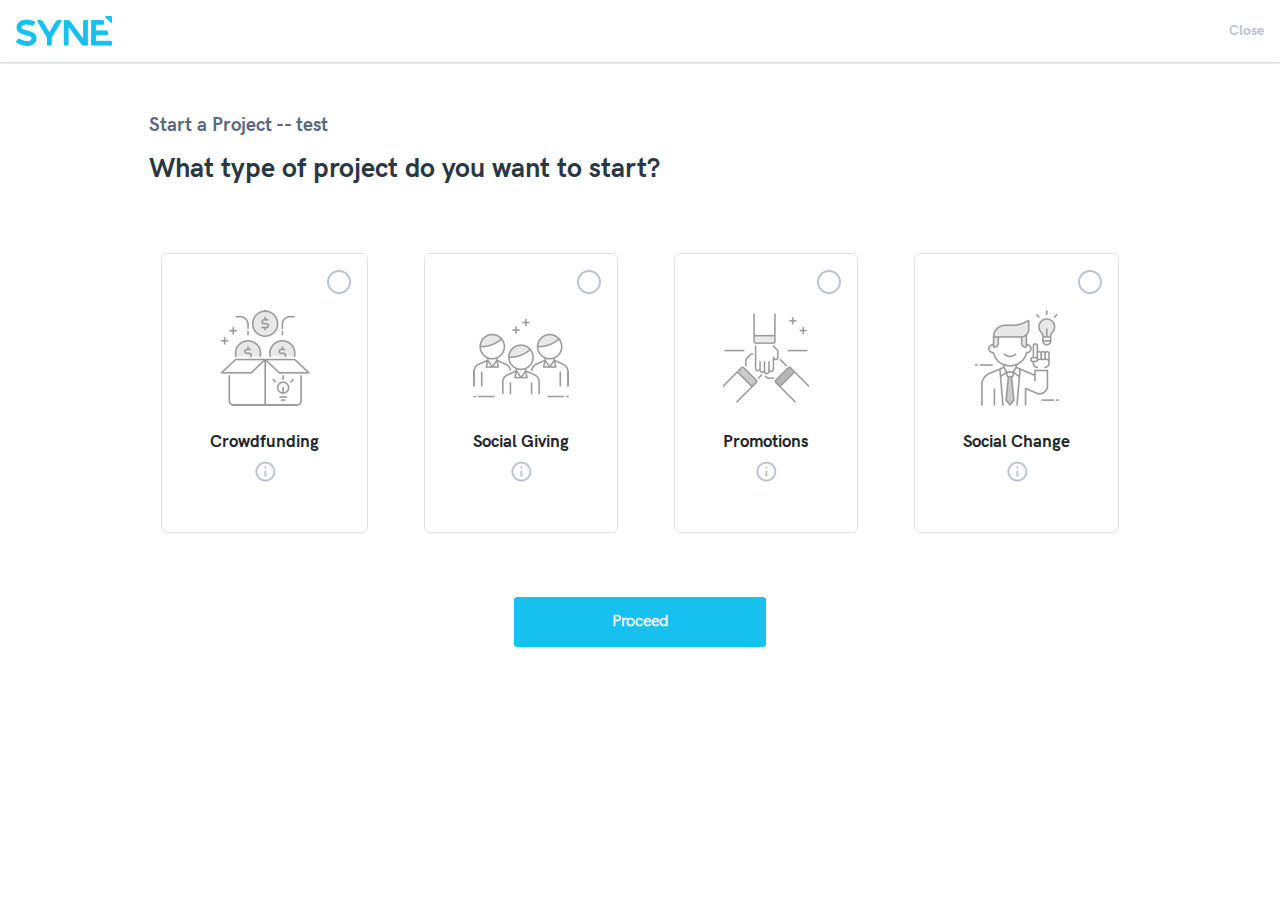
==== commit 03149def: "Merge pull request #1 from amil-sajeev/master" ====
--- a/index.html
+++ b/index.html
@@ -76,7 +76,7 @@
         <div class="modal-body p-5">
           <div id="startProject1">
 
-            <div class="Start-a-Project ml-3">Start a Project</div>
+            <div class="Start-a-Project ml-3">Start a Project -- test </div>
             <div class="title pt-2 ml-3">What type of project do you want to start?</div>
 
             <div class="typeOfProject d-flex justify-content-around flex-wrap pt-5">
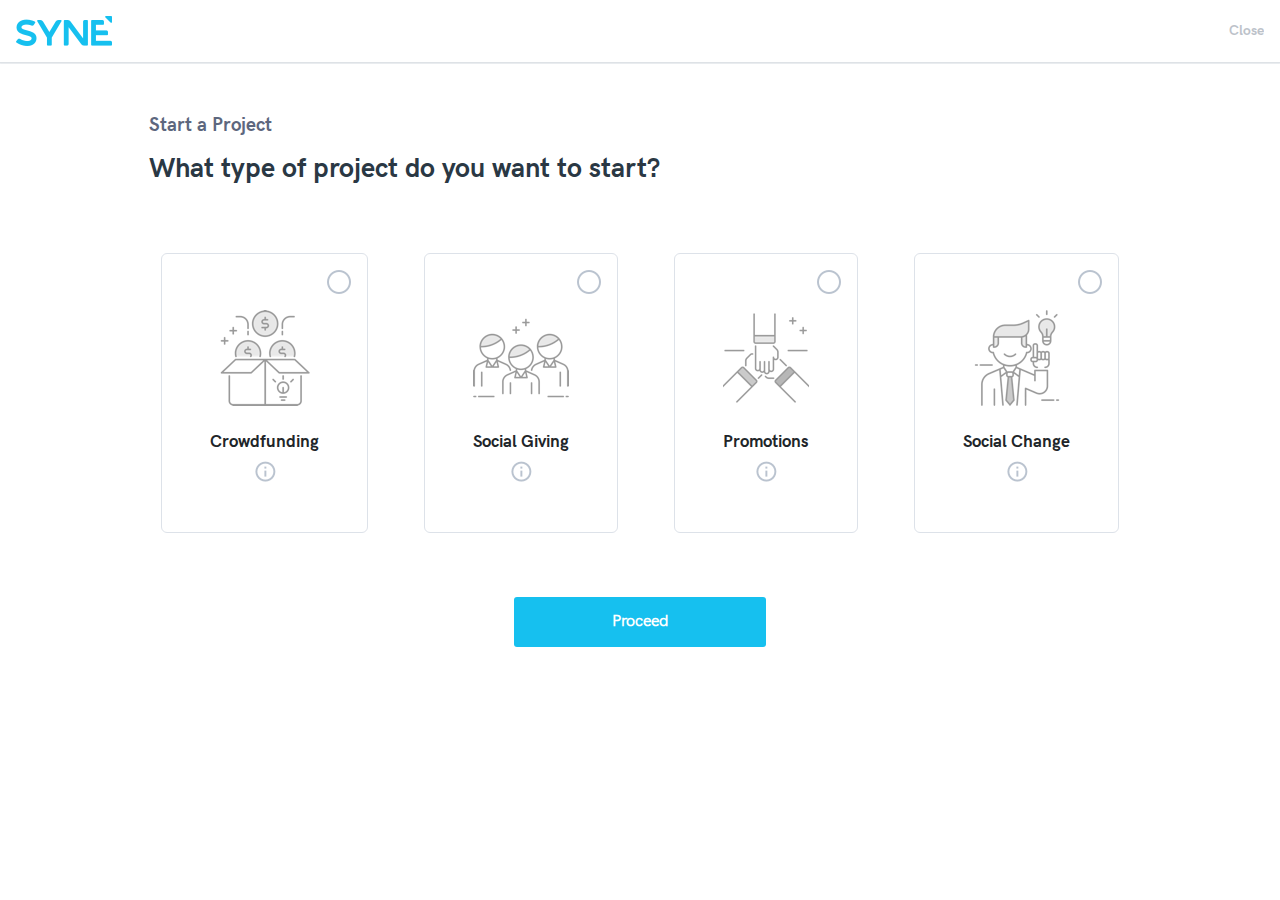
==== commit 781fcf64: "Merge pull request #2 from amil-sajeev/master" ====
--- a/index.html
+++ b/index.html
@@ -16,6 +16,8 @@
   <link rel="stylesheet" href="css/common.css">
   <link rel="stylesheet" href="css/style.css">
   <link rel="stylesheet" href="css/custom.css">
+  <link rel="stylesheet" href="css/dropzone-style.css">
+  <link rel="stylesheet" type="text/css" media="all" href="css/selectize.css">
   <!-- <link rel="stylesheet" href="https://cdn.jsdelivr.net/npm/bulma@0.8.0/css/bulma.min.css"> -->
   <link rel="stylesheet" href="https://stackpath.bootstrapcdn.com/bootstrap/4.4.1/css/bootstrap.min.css"
     integrity="sha384-Vkoo8x4CGsO3+Hhxv8T/Q5PaXtkKtu6ug5TOeNV6gBiFeWPGFN9MuhOf23Q9Ifjh" crossorigin="anonymous">
@@ -76,7 +78,7 @@
         <div class="modal-body p-5">
           <div id="startProject1">
 
-            <div class="Start-a-Project ml-3">Start a Project -- test </div>
+            <div class="Start-a-Project ml-3">Start a Project</div>
             <div class="title pt-2 ml-3">What type of project do you want to start?</div>
 
             <div class="typeOfProject d-flex justify-content-around flex-wrap pt-5">
@@ -116,7 +118,7 @@
                   <img class="info-ico pt-1" src="img/info-grey.png">
                 </div>
               </div>
-              
+
             </div>
 
             <div class="d-flex justify-content-center">
@@ -130,9 +132,9 @@
             <div class="Start-a-Project ml-3">1/6</div>
             <div class="title pt-2 ml-3">Enter your project category </div>
 
-            <div class="syne-inputbox mt-2 ml-3">
-              <input class="" type="text" name="search" placeholder="Search Categories">
-            </div>
+            <select class="syne-inputbox mt-2" id="category" name="category">
+              <option value="">Search Categories</option>
+            </select>
 
             <div>
 
@@ -177,12 +179,12 @@
           <div id="startProject3" style="display: none;">
             <div class="Start-a-Project">2/6</div>
             <div class="title pt-2">Your Project Title</div>
-            <form>
+            <form id="thirdRegForm">
               <div class="form-group mt-4">
                 <div>
                   <div class="syne-inputbox p-2">
                     <label class="syne-input-label" for="title">Title</label>
-                    <input type="text" class="form-control project-title-input" placeholder="Title">
+                    <input type="text" name="title" class="form-control project-title-input" placeholder="Title">
                   </div>
                 </div>
               </div>
@@ -190,7 +192,8 @@
                 <div>
                   <div class="syne-inputbox p-2">
                     <label for="url" class="syne-input-label">Project URL</label>
-                    <input type="text" class="form-control project-title-input" placeholder="Project URL">
+                    <input type="text" name="projectUrl" class="form-control project-title-input"
+                      placeholder="Project URL">
                   </div>
                 </div>
               </div>
@@ -198,7 +201,8 @@
                 <div>
                   <div class="syne-inputbox p-2">
                     <label for="comment" class="Short-description-ab">Short description about project</label>
-                    <textarea class="form-control syne-project-description" rows="5" id="comment"></textarea>
+                    <textarea name="comment" class="form-control syne-project-description" rows="5"
+                      id="comment"></textarea>
                   </div>
                   <small class="noteinstr mt-1" class="form-text text-muted">In less than 60 words</small>
                 </div>
@@ -216,47 +220,47 @@
             <div class="Start-a-Project">3/6</div>
             <div class="title pt-3 pl-2">Select Country</div>
 
-            <form class="pt-2">
+            <form class="pt-2" id="fourthRegForm">
               <div class="d-flex">
                 <div class="countryInput m-2">
                   <div class="syne-inputbox p-2">
-                    <input type="text" class="form-control project-title-input pl-2" placeholder="Enter Country Name">
+                    <select class="syne-inputbox mt-2" id="selectCountry" name="selectCountry">
+                      <option value="">Select Country</option>
+                    </select>
                   </div>
                 </div>
                 <div class="cityInput m-2">
                   <div class="syne-inputbox p-2">
-                    <input type="text" class="form-control project-title-input" placeholder="Select City">
-                  </div>
-                </div>
-              </div>
-              <small class="pt-2 pl-2" class="form-text text-muted"> Select the country of your campaign / project, we will
+                    <select class="syne-inputbox mt-2" id="selectCity" name="selectCity">
+                      <option value="">Select City</option>
+                    </select>
+                  </div>
+                </div>
+              </div>
+              <small class="pt-2 pl-2" class="form-text text-muted"> Select the country of your campaign / project, we
+                will
                 set up the currency for you!</small>
-            </form>
-
-            <div class="title pt-2 pl-2">When to when?</div>
-
-            <form>
+
+              <div class="title pt-2 pl-2">When to when?</div>
               <div class="d-flex">
                 <div class="countryInput m-2">
                   <div class="syne-inputbox p-2">
                     <label for="url" class="syne-input-label">Start Date</label>
-                    <input type="text" class="startDateInput project-title-input">
+                    <input id="startDatepicker" name="startDate" type="text" class="startDateInput project-title-input">
                   </div>
                 </div>
                 <div class="cityInput m-2">
                   <div class="syne-inputbox p-2">
                     <label for="url" class="syne-input-label">End Date</label>
-                    <input type="text" class="endDateInput project-title-input">
-                  </div>
-                </div>
-              </div>
-            </form>
-
-            <div class="title pt-3 pl-2">Target Support</div>
-            <form>
+                    <input id="endDatepicker" name="endDate" type="text" class="endDateInput project-title-input">
+                  </div>
+                </div>
+              </div>
+
+              <div class="title pt-3 pl-2">Target Support</div>
               <div class="countryInput m-2">
                 <div class="syne-inputbox p-2">
-                  <input type="text" class="form-control project-title-input">
+                  <input type="text" name="targetSupport" class="form-control project-title-input">
                 </div>
               </div>
             </form>
@@ -272,12 +276,18 @@
           <div id="startProject5" style="display: none;">
             <div class="Start-a-Project">4/6</div>
             <div class="title pt-2">Add Project Icon</div>
-            <form>
-              <div class="form-group">
-                <label for="title">Title</label>
-                <input type="text" class="form-control" placeholder="Title">
-              </div>
-            </form>
+            <div id="dropzone">
+              <form action="/upload" class="dropzone needsclick" id="demo-upload">
+                <div class="dz-message needsclick">
+                  <span class="text">
+                    <img src="http://www.freeiconspng.com/uploads/------------------------------iconpngm--22.png"
+                      alt="Camera" />
+                    Drop files here or click to upload.
+                  </span>
+                  <span class="plus">+</span>
+                </div>
+              </form>
+            </div>
 
             <div class="title pt-2">Add More Photos</div>
             <form>
@@ -306,9 +316,24 @@
     aria-hidden="true">
 
   </div>
-
   <script src="js/jquery.min.js"></script>
+
+  <!-- Datepicker -->
+  <script src="https://unpkg.com/gijgo@1.9.13/js/gijgo.min.js" type="text/javascript"></script>
+  <link href="https://unpkg.com/gijgo@1.9.13/css/gijgo.min.css" rel="stylesheet" type="text/css" />
+
+  <!-- Text box with search -->
+  <script type="text/javascript" src="js/selectize.min.js"></script>
+
   <script src="js/slick.min.js"></script>
+
+  <!-- Google Font -->
+  <link href="https://fonts.googleapis.com/css?family=Roboto" rel="stylesheet">
+  <!-- dropzone.js Plugin -->
+  <link rel="stylesheet" href="https://rawgit.com/enyo/dropzone/master/dist/dropzone.css" />
+  <script src="https://rawgit.com/enyo/dropzone/master/dist/dropzone.js"></script>
+
+
   <script type="text/javascript">
 
     $(document).ready(function () {
@@ -405,5 +430,6 @@
     });
   </script>
 </body>
+<script type="text/javascript" src="index.js"></script>
 
 </html>--- a/css/dropzone-style.css
+++ b/css/dropzone-style.css
@@ -0,0 +1,58 @@
+body{
+    background: #EEE;
+    font-family: 'Roboto', sans-serif;
+}
+  
+
+.dropzone{
+    width: 98%;
+    margin: 1%;
+    border: 2px dashed #3498db !important;
+    border-radius: 5px;
+    transition: .2s;
+  
+}
+  
+  
+.dropzone.dz-drag-hover{
+    border: 2px solid #3498db !important;
+}
+  
+  
+
+.dz-message.needsclick
+  img{
+    width: 50px;
+    display: block;
+    margin: auto;
+    opacity: .6;
+    margin-bottom: 15px;
+  }
+    
+  
+span.plus{
+    display: none;
+}
+  
+.dropzone.dz-started .dz-message{
+    display: inline-block !important;
+    width: 120px;
+    float: right;
+    border: 1px solid rgba(238, 238, 238, 0.36);
+    border-radius: 30px;
+    height: 120px;
+    margin: 16px;
+    transition: .2s;
+}
+ 
+  span.text{
+    display: none;
+  }
+    
+  span.plus{
+    display: block;
+    font-size: 70px;
+    color: #AAA;
+    line-height: 110px;
+  }
+    --- a/css/selectize.css
+++ b/css/selectize.css
@@ -0,0 +1,333 @@
+/**
+ * selectize.css (v0.12.6)
+ * Copyright (c) 2013–2015 Brian Reavis & contributors
+ *
+ * Licensed under the Apache License, Version 2.0 (the "License"); you may not use this
+ * file except in compliance with the License. You may obtain a copy of the License at:
+ * http://www.apache.org/licenses/LICENSE-2.0
+ *
+ * Unless required by applicable law or agreed to in writing, software distributed under
+ * the License is distributed on an "AS IS" BASIS, WITHOUT WARRANTIES OR CONDITIONS OF
+ * ANY KIND, either express or implied. See the License for the specific language
+ * governing permissions and limitations under the License.
+ *
+ * @author Brian Reavis <brian@thirdroute.com>
+ */
+
+ .selectize-control.plugin-drag_drop.multi > .selectize-input > div.ui-sortable-placeholder {
+    visibility: visible !important;
+    background: #f2f2f2 !important;
+    background: rgba(0, 0, 0, 0.06) !important;
+    border: 0 none !important;
+    -webkit-box-shadow: inset 0 0 12px 4px #fff;
+    box-shadow: inset 0 0 12px 4px #fff;
+  }
+  .selectize-control.plugin-drag_drop .ui-sortable-placeholder::after {
+    content: '!';
+    visibility: hidden;
+  }
+  .selectize-control.plugin-drag_drop .ui-sortable-helper {
+    -webkit-box-shadow: 0 2px 5px rgba(0, 0, 0, 0.2);
+    box-shadow: 0 2px 5px rgba(0, 0, 0, 0.2);
+  }
+  .selectize-dropdown-header {
+    position: relative;
+    padding: 5px 8px;
+    border-bottom: 1px solid #d0d0d0;
+    background: #f8f8f8;
+    -webkit-border-radius: 3px 3px 0 0;
+    -moz-border-radius: 3px 3px 0 0;
+    border-radius: 3px 3px 0 0;
+  }
+  .selectize-dropdown-header-close {
+    position: absolute;
+    right: 8px;
+    top: 50%;
+    color: #303030;
+    opacity: 0.4;
+    margin-top: -12px;
+    line-height: 20px;
+    font-size: 20px !important;
+  }
+  .selectize-dropdown-header-close:hover {
+    color: #000000;
+  }
+  .selectize-dropdown.plugin-optgroup_columns .optgroup {
+    border-right: 1px solid #f2f2f2;
+    border-top: 0 none;
+    float: left;
+    -webkit-box-sizing: border-box;
+    -moz-box-sizing: border-box;
+    box-sizing: border-box;
+  }
+  .selectize-dropdown.plugin-optgroup_columns .optgroup:last-child {
+    border-right: 0 none;
+  }
+  .selectize-dropdown.plugin-optgroup_columns .optgroup:before {
+    display: none;
+  }
+  .selectize-dropdown.plugin-optgroup_columns .optgroup-header {
+    border-top: 0 none;
+  }
+  .selectize-control.plugin-remove_button [data-value] {
+    position: relative;
+    padding-right: 24px !important;
+  }
+  .selectize-control.plugin-remove_button [data-value] .remove {
+    z-index: 1;
+    /* fixes ie bug (see #392) */
+    position: absolute;
+    top: 0;
+    right: 0;
+    bottom: 0;
+    width: 17px;
+    text-align: center;
+    font-weight: bold;
+    font-size: 12px;
+    color: inherit;
+    text-decoration: none;
+    vertical-align: middle;
+    display: inline-block;
+    padding: 2px 0 0 0;
+    border-left: 1px solid #d0d0d0;
+    -webkit-border-radius: 0 2px 2px 0;
+    -moz-border-radius: 0 2px 2px 0;
+    border-radius: 0 2px 2px 0;
+    -webkit-box-sizing: border-box;
+    -moz-box-sizing: border-box;
+    box-sizing: border-box;
+  }
+  .selectize-control.plugin-remove_button [data-value] .remove:hover {
+    background: rgba(0, 0, 0, 0.05);
+  }
+  .selectize-control.plugin-remove_button [data-value].active .remove {
+    border-left-color: #cacaca;
+  }
+  .selectize-control.plugin-remove_button .disabled [data-value] .remove:hover {
+    background: none;
+  }
+  .selectize-control.plugin-remove_button .disabled [data-value] .remove {
+    border-left-color: #ffffff;
+  }
+  .selectize-control.plugin-remove_button .remove-single {
+    position: absolute;
+    right: 0;
+    top: 0;
+    font-size: 23px;
+  }
+  .selectize-control {
+    position: relative;
+  }
+  .selectize-dropdown,
+  .selectize-input,
+  .selectize-input input {
+    color: #303030;
+    font-family: inherit;
+    font-size: 13px;
+    line-height: 18px;
+    -webkit-font-smoothing: inherit;
+  }
+  .selectize-input,
+  .selectize-control.single .selectize-input.input-active {
+    background: #fff;
+    cursor: text;
+    display: inline-block;
+  }
+  .selectize-input {
+    border: 1px solid #d0d0d0;
+    padding: 8px 8px;
+    display: inline-block;
+    width: 100%;
+    overflow: hidden;
+    position: relative;
+    z-index: 1;
+    -webkit-box-sizing: border-box;
+    -moz-box-sizing: border-box;
+    box-sizing: border-box;
+    -webkit-box-shadow: inset 0 1px 1px rgba(0, 0, 0, 0.1);
+    box-shadow: inset 0 1px 1px rgba(0, 0, 0, 0.1);
+    -webkit-border-radius: 3px;
+    -moz-border-radius: 3px;
+    border-radius: 3px;
+  }
+  .selectize-control.multi .selectize-input.has-items {
+    padding: 6px 8px 3px;
+  }
+  .selectize-input.full {
+    background-color: #fff;
+  }
+  .selectize-input.disabled,
+  .selectize-input.disabled * {
+    cursor: default !important;
+  }
+  .selectize-input.focus {
+    -webkit-box-shadow: inset 0 1px 2px rgba(0, 0, 0, 0.15);
+    box-shadow: inset 0 1px 2px rgba(0, 0, 0, 0.15);
+  }
+  .selectize-input.dropdown-active {
+    -webkit-border-radius: 3px 3px 0 0;
+    -moz-border-radius: 3px 3px 0 0;
+    border-radius: 3px 3px 0 0;
+  }
+  .selectize-input > * {
+    vertical-align: baseline;
+    display: -moz-inline-stack;
+    display: inline-block;
+    zoom: 1;
+    *display: inline;
+  }
+  .selectize-control.multi .selectize-input > div {
+    cursor: pointer;
+    margin: 0 3px 3px 0;
+    padding: 2px 6px;
+    background: #f2f2f2;
+    color: #303030;
+    border: 0 solid #d0d0d0;
+  }
+  .selectize-control.multi .selectize-input > div.active {
+    background: #e8e8e8;
+    color: #303030;
+    border: 0 solid #cacaca;
+  }
+  .selectize-control.multi .selectize-input.disabled > div,
+  .selectize-control.multi .selectize-input.disabled > div.active {
+    color: #7d7d7d;
+    background: #ffffff;
+    border: 0 solid #ffffff;
+  }
+  .selectize-input > input {
+    display: inline-block !important;
+    padding: 0 !important;
+    min-height: 0 !important;
+    max-height: none !important;
+    max-width: 100% !important;
+    margin: 0 2px 0 0 !important;
+    text-indent: 0 !important;
+    border: 0 none !important;
+    background: none !important;
+    line-height: inherit !important;
+    -webkit-user-select: auto !important;
+    -webkit-box-shadow: none !important;
+    box-shadow: none !important;
+  }
+  .selectize-input > input::-ms-clear {
+    display: none;
+  }
+  .selectize-input > input:focus {
+    outline: none !important;
+  }
+  .selectize-input::after {
+    content: ' ';
+    display: block;
+    clear: left;
+  }
+  .selectize-input.dropdown-active::before {
+    content: ' ';
+    display: block;
+    position: absolute;
+    background: #f0f0f0;
+    height: 1px;
+    bottom: 0;
+    left: 0;
+    right: 0;
+  }
+  .selectize-dropdown {
+    position: absolute;
+    z-index: 10;
+    border: 1px solid #d0d0d0;
+    background: #fff;
+    margin: -1px 0 0 0;
+    border-top: 0 none;
+    -webkit-box-sizing: border-box;
+    -moz-box-sizing: border-box;
+    box-sizing: border-box;
+    -webkit-box-shadow: 0 1px 3px rgba(0, 0, 0, 0.1);
+    box-shadow: 0 1px 3px rgba(0, 0, 0, 0.1);
+    -webkit-border-radius: 0 0 3px 3px;
+    -moz-border-radius: 0 0 3px 3px;
+    border-radius: 0 0 3px 3px;
+  }
+  .selectize-dropdown [data-selectable] {
+    cursor: pointer;
+    overflow: hidden;
+  }
+  .selectize-dropdown [data-selectable] .highlight {
+    background: rgba(125, 168, 208, 0.2);
+    -webkit-border-radius: 1px;
+    -moz-border-radius: 1px;
+    border-radius: 1px;
+  }
+  .selectize-dropdown .option,
+  .selectize-dropdown .optgroup-header {
+    padding: 5px 8px;
+  }
+  .selectize-dropdown .option,
+  .selectize-dropdown [data-disabled],
+  .selectize-dropdown [data-disabled] [data-selectable].option {
+    cursor: inherit;
+    opacity: 0.5;
+  }
+  .selectize-dropdown [data-selectable].option {
+    opacity: 1;
+  }
+  .selectize-dropdown .optgroup:first-child .optgroup-header {
+    border-top: 0 none;
+  }
+  .selectize-dropdown .optgroup-header {
+    color: #303030;
+    background: #fff;
+    cursor: default;
+  }
+  .selectize-dropdown .active {
+    background-color: #f5fafd;
+    color: #495c68;
+  }
+  .selectize-dropdown .active.create {
+    color: #495c68;
+  }
+  .selectize-dropdown .create {
+    color: rgba(48, 48, 48, 0.5);
+  }
+  .selectize-dropdown-content {
+    overflow-y: auto;
+    overflow-x: hidden;
+    max-height: 200px;
+    -webkit-overflow-scrolling: touch;
+  }
+  .selectize-control.single .selectize-input,
+  .selectize-control.single .selectize-input input {
+    cursor: pointer;
+  }
+  .selectize-control.single .selectize-input.input-active,
+  .selectize-control.single .selectize-input.input-active input {
+    cursor: text;
+  }
+  .selectize-control.single .selectize-input:after {
+    content: ' ';
+    display: block;
+    position: absolute;
+    top: 50%;
+    right: 15px;
+    margin-top: -3px;
+    width: 0;
+    height: 0;
+    border-style: solid;
+    border-width: 5px 5px 0 5px;
+    border-color: #808080 transparent transparent transparent;
+  }
+  .selectize-control.single .selectize-input.dropdown-active:after {
+    margin-top: -4px;
+    border-width: 0 5px 5px 5px;
+    border-color: transparent transparent #808080 transparent;
+  }
+  .selectize-control.rtl.single .selectize-input:after {
+    left: 15px;
+    right: auto;
+  }
+  .selectize-control.rtl .selectize-input > input {
+    margin: 0 4px 0 -2px !important;
+  }
+  .selectize-control .selectize-input.disabled {
+    opacity: 0.5;
+    background-color: #fafafa;
+  }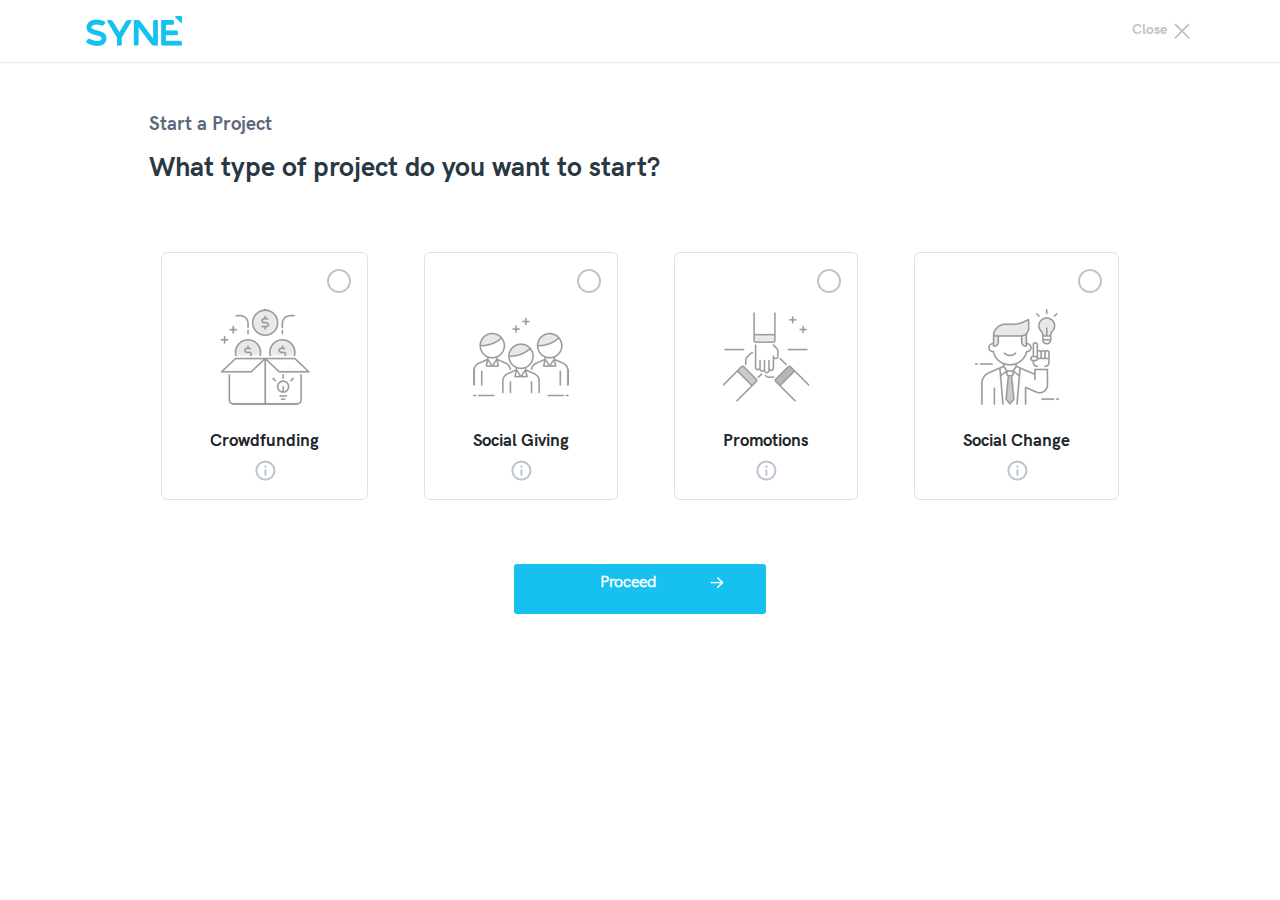
==== commit 6ea48ba8: "style changes" ====
--- a/index.html
+++ b/index.html
@@ -58,12 +58,14 @@
     </div>
   </div> -->
 
-  <div class="modal-header d-flex align-items-center">
+  <div class="modal-header d-flex align-items-center container">
     <div class="logo">
       <img src="img/syne-logo.png" alt="logo">
     </div>
     <div>
-      <button class="delete close" type="button" data-dismiss="modal" aria-label="close">Close</button>
+      <button class="delete close" type="button" data-dismiss="modal" aria-label="close">Close
+        <img src="img/close-grey.png">
+      </button>
     </div>
   </div>
   <div class="progress" style="height: 1px;">
@@ -85,7 +87,7 @@
 
               <div id="crowdfunding" class="projectCard d-flex flex-column justify-content-center flex-wrap m-3">
                 <div class="radio-button-default mx-3 mt-3"></div>
-                <div class="px-5 pt-3 pb-5">
+                <div class="px-5 pt-3 pb-3">
                   <div id="crowdfunding_img" class="crowdfunding_img"></div>
                   <div class="projectTitle pt-4">Crowdfunding</div>
                   <img class="info-ico pt-1" src="img/info-grey.png">
@@ -94,7 +96,7 @@
 
               <div id="socialgiving" class="projectCard d-flex flex-column justify-content-center flex-wrap m-3">
                 <div class="radio-button-default mx-3 mt-3"></div>
-                <div class="px-5 pt-3 pb-5">
+                <div class="px-5 pt-3 pb-3">
                   <div id="socialgiving_img" class="socialgiving_img"></div>
                   <div class="projectTitle pt-4">Social Giving</div>
                   <img class="info-ico pt-1" src="img/info-grey.png">
@@ -103,7 +105,7 @@
 
               <div id="promotions" class="projectCard d-flex flex-column justify-content-center flex-wrap m-3">
                 <div class="radio-button-default mx-3 mt-3"></div>
-                <div class="px-5 pt-3 pb-5">
+                <div class="px-5 pt-3 pb-3">
                   <div id="promotions_img" class="promotions_img"></div>
                   <div class="projectTitle pt-4">Promotions</div>
                   <img class="info-ico pt-1" src="img/info-grey.png">
@@ -112,7 +114,7 @@
 
               <div id="socialchange" class="projectCard d-flex flex-column justify-content-center flex-wrap m-3">
                 <div class="radio-button-default mx-3 mt-3"></div>
-                <div class="px-5 pt-3 pb-5">
+                <div class="px-5 pt-3 pb-3">
                   <div id="socialchange_img" class="socialchange_img"></div>
                   <div class="projectTitle pt-4">Social Change</div>
                   <img class="info-ico pt-1" src="img/info-grey.png">
@@ -122,7 +124,17 @@
             </div>
 
             <div class="d-flex justify-content-center">
-              <button onclick="proceed(1)" type="button" class="btn  proceedButton is-success mt-5">Proceed</button>
+              <button onclick="proceed(1)" type="button"
+                class="btn  proceedButton is-success mt-5 d-flex justify-content-around">
+                <div>
+                </div>
+                <div>
+                  Proceed
+                </div>
+                <div>
+                  <img src="img/arrow-right-white.png">
+                </div>
+              </button>
             </div>
 
           </div>
@@ -132,7 +144,7 @@
             <div class="Start-a-Project ml-3">1/6</div>
             <div class="title pt-2 ml-3">Enter your project category </div>
 
-            <select class="syne-inputbox mt-2" id="category" name="category">
+            <select class="syne-inputbox mt-2 ml-3" id="category" name="category">
               <option value="">Search Categories</option>
             </select>
 
@@ -140,27 +152,34 @@
 
               <div class="popular-categories mt-5 ml-3">Popular Categories</div>
 
-              <div class="typeOfProject d-flex justify-content-around flex-wrap pt-2">
-
-                <div id="crowdfunding" class="projectCard p-5 m-3 d-flex flex-column justify-content-center flex-wrap">
-                  <!-- <img src="img/crowdfunding-active.png" style="height:96px"> -->
-                  <div id="crowdfunding_img" class="crowdfunding_img"></div>
-                  <div class="projectTitle pt-4">Crowdfunding</div>
-                </div>
-
-                <div id="socialgiving" class="projectCard p-5 m-3 d-flex flex-column justify-content-center">
-                  <div id="socialgiving_img" class="socialgiving_img"></div>
-                  <div class="projectTitle pt-4">Social Giving</div>
-                </div>
-
-                <div id="promotions" class="projectCard p-5 m-3 d-flex flex-column justify-content-center">
-                  <div id="promotions_img" class="promotions_img"></div>
-                  <div class="projectTitle pt-4">Promotions</div>
-                </div>
-
-                <div id="socialchange" class="projectCard p-5 m-3 d-flex flex-column justify-content-center">
-                  <div id="socialchange_img" class="socialchange_img"></div>
-                  <div class="projectTitle pt-4">Social Change</div>
+              <div class="typeOfCategory row pt-2">
+
+                <div class="categoryList">
+                  <div id="crowdfunding" class="categoryCard p-5 m-3">
+                    <!-- <img src="img/crowdfunding-active.png" style="height:96px"> -->
+                    <div id="crowdfunding_img" class="crowdfunding_img"></div>
+                    <div class="projectTitle pt-4">Crowdfunding</div>
+                  </div>
+  
+                  <div id="socialgiving" class="categoryCard p-5 m-3">
+                    <div id="socialgiving_img" class="socialgiving_img"></div>
+                    <div class="projectTitle pt-4">Social Giving</div>
+                  </div>
+  
+                  <div id="promotions" class="categoryCard p-5 m-3">
+                    <div id="promotions_img" class="promotions_img"></div>
+                    <div class="projectTitle pt-4">Promotions</div>
+                  </div>
+  
+                  <div id="socialchange" class="categoryCard p-5 m-3">
+                    <div id="socialchange_img" class="socialchange_img"></div>
+                    <div class="projectTitle pt-4">Social Change</div>
+                  </div>
+  
+                  <div id="socialchange" class="categoryCard p-5 m-3">
+                    <div id="socialchange_img" class="socialchange_img"></div>
+                    <div class="projectTitle pt-4">Social Change</div>
+                  </div>
                 </div>
 
               </div>
@@ -168,10 +187,27 @@
             </div>
 
             <div class="d-flex justify-content-around">
-              <button onclick="back(2)" id="startProject1-back" type="button"
-                class="btn  backButton is-success mt-5">Back</button>
+              <button onclick="back(2)" id="startProject1-back" type="button" class="btn  backButton is-success mt-5 d-flex justify-content-around">
+                <div>
+                  <img src="img/back-arrow-blue.png">
+                </div>
+                <div>
+                  Back
+                </div>
+                <div>
+                </div>
+              </button>
               <button onclick="proceed(2)" id="startProject1-proceed" type="button"
-                class="btn  proceedButton is-success mt-5">Proceed</button>
+                class="btn  proceedButton is-success mt-5 d-flex justify-content-around">
+                <div>
+                </div>
+                <div>
+                  Proceed
+                </div>
+                <div>
+                  <img src="img/arrow-right-white.png">
+                </div>
+              </button>
             </div>
 
           </div>
@@ -212,7 +248,16 @@
               <button onclick="back(3)" id="startProject1-back" type="button"
                 class="btn  backButton is-success mt-5">Back</button>
               <button onclick="proceed(3)" id="startProject1-proceed" type="button"
-                class="btn  proceedButton is-success mt-5">Proceed</button>
+                class="btn  proceedButton is-success mt-5 d-flex justify-content-around">
+                <div>
+                </div>
+                <div>
+                  Proceed
+                </div>
+                <div>
+                  <img src="img/arrow-right-white.png">
+                </div>
+              </button>
             </div>
           </div>
 
@@ -224,14 +269,14 @@
               <div class="d-flex">
                 <div class="countryInput m-2">
                   <div class="syne-inputbox p-2">
-                    <select class="syne-inputbox mt-2" id="selectCountry" name="selectCountry">
+                    <select class="mt-2" id="selectCountry" name="selectCountry">
                       <option value="">Select Country</option>
                     </select>
                   </div>
                 </div>
                 <div class="cityInput m-2">
                   <div class="syne-inputbox p-2">
-                    <select class="syne-inputbox mt-2" id="selectCity" name="selectCity">
+                    <select class="mt-2" id="selectCity" name="selectCity">
                       <option value="">Select City</option>
                     </select>
                   </div>
@@ -242,17 +287,28 @@
                 set up the currency for you!</small>
 
               <div class="title pt-2 pl-2">When to when?</div>
-              <div class="d-flex">
+              <div class="d-flex align-items-center">
                 <div class="countryInput m-2">
                   <div class="syne-inputbox p-2">
                     <label for="url" class="syne-input-label">Start Date</label>
-                    <input id="startDatepicker" name="startDate" type="text" class="startDateInput project-title-input">
-                  </div>
-                </div>
+                    <div class="d-flex">
+                      <input id="startDatepicker" name="startDate" type="text" class="startDateInput project-title-input">
+                      <img style="height: 24px;" class="pr-2" src="img/calendar-grey.png">
+                    </div>
+                    </div>
+                </div>
+
+                <div class="px-2">
+                  <img style="height: 25px;" src="img/arrow-right-black.png">
+                </div>
+                
                 <div class="cityInput m-2">
                   <div class="syne-inputbox p-2">
                     <label for="url" class="syne-input-label">End Date</label>
-                    <input id="endDatepicker" name="endDate" type="text" class="endDateInput project-title-input">
+                    <div class="d-flex">
+                      <input id="endDatepicker" name="endDate" type="text" class="endDateInput project-title-input">
+                      <img style="height: 24px;" class="pr-2" src="img/calendar-grey.png">
+                    </div>
                   </div>
                 </div>
               </div>
@@ -269,7 +325,16 @@
               <button onclick="back(4)" id="startProject1-back" type="button"
                 class="btn  backButton is-success mt-5">Back</button>
               <button onclick="proceed(4)" id="startProject1-proceed" type="button"
-                class="btn  proceedButton is-success mt-5">Proceed</button>
+                class="btn  proceedButton is-success mt-5 d-flex justify-content-around">
+                <div>
+                </div>
+                <div>
+                  Proceed
+                </div>
+                <div>
+                  <img src="img/arrow-right-white.png">
+                </div>
+              </button>
             </div>
           </div>
 
@@ -302,7 +367,16 @@
               <button onclick="back(5)" id="startProject1-back" type="button"
                 class="btn  backButton is-success mt-5">Back</button>
               <button onclick="proceed(5)" id="startProject1-proceed" type="button"
-                class="btn  proceedButton is-success mt-5">Proceed</button>
+                class="btn  proceedButton is-success mt-5 d-flex justify-content-around">
+                <div>
+                </div>
+                <div>
+                  Proceed
+                </div>
+                <div>
+                  <img src="img/arrow-right-white.png">
+                </div>
+              </button>
             </div>
           </div>
 
--- a/css/custom.css
+++ b/css/custom.css
@@ -3,6 +3,15 @@
   font-size: 19px;
   font-weight: 500;
 }
+
+.input-group-append {
+  display: none !important;
+}
+
+.modal-header {
+  border: none !important;
+}
+
 .title {
   font-family: HKGrotesk;
   font-size: 27px;
@@ -12,6 +21,18 @@
 
 .typeOfProject {
     display: flex;
+}
+
+.typeOfCategory {
+  display: table !important;
+  width: 680px; 
+  height: 300px; 
+  overflow-x: scroll;
+  white-space:no-wrap;
+}
+
+.categoryList {
+  display: table-row;
 }
 
 .Start-a-Project {
@@ -31,6 +52,16 @@
     /* padding: 20px; */
     border: solid 1px #dde2e9;
     border-radius: 6px;
+}
+
+.categoryCard {
+  border: solid 1px #dde2e9;
+  display: table-cell !important;
+  border-radius: 6px;
+
+  margin:20px;
+  width:300px;
+  height:100px;
 }
 
 .countryInput {
--- a/css/selectize.css
+++ b/css/selectize.css
@@ -134,8 +134,9 @@
     display: inline-block;
   }
   .selectize-input {
-    border: 1px solid #d0d0d0;
-    padding: 8px 8px;
+    /* border: 1px solid #d0d0d0; */
+    padding-top: 8px;
+    padding-left: 8px;
     display: inline-block;
     width: 100%;
     overflow: hidden;
@@ -144,11 +145,11 @@
     -webkit-box-sizing: border-box;
     -moz-box-sizing: border-box;
     box-sizing: border-box;
-    -webkit-box-shadow: inset 0 1px 1px rgba(0, 0, 0, 0.1);
-    box-shadow: inset 0 1px 1px rgba(0, 0, 0, 0.1);
-    -webkit-border-radius: 3px;
-    -moz-border-radius: 3px;
-    border-radius: 3px;
+    /* -webkit-box-shadow: inset 0 1px 1px rgba(0, 0, 0, 0.1); */
+    /* box-shadow: inset 0 1px 1px rgba(0, 0, 0, 0.1); */
+    /* -webkit-border-radius: 3px; */
+    /* -moz-border-radius: 3px; */
+    /* border-radius: 3px; */
   }
   .selectize-control.multi .selectize-input.has-items {
     padding: 6px 8px 3px;
@@ -234,7 +235,7 @@
   .selectize-dropdown {
     position: absolute;
     z-index: 10;
-    border: 1px solid #d0d0d0;
+    /* border: 1px solid #d0d0d0; */
     background: #fff;
     margin: -1px 0 0 0;
     border-top: 0 none;
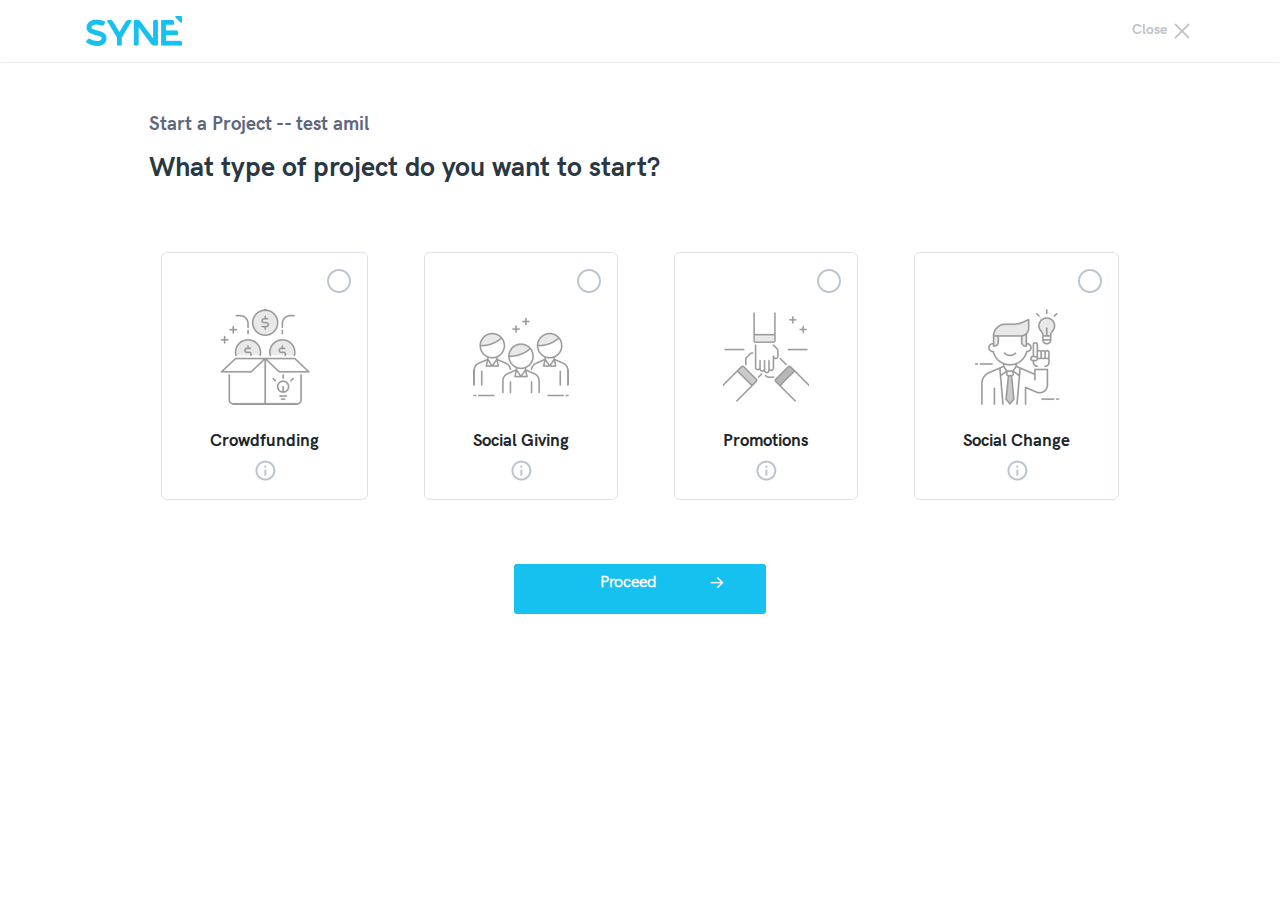
==== commit 62175025: "testing push" ====
--- a/index.html
+++ b/index.html
@@ -80,7 +80,7 @@
         <div class="modal-body p-5">
           <div id="startProject1">
 
-            <div class="Start-a-Project ml-3">Start a Project</div>
+            <div class="Start-a-Project ml-3">Start a Project -- test amil</div>
             <div class="title pt-2 ml-3">What type of project do you want to start?</div>
 
             <div class="typeOfProject d-flex justify-content-around flex-wrap pt-5">
